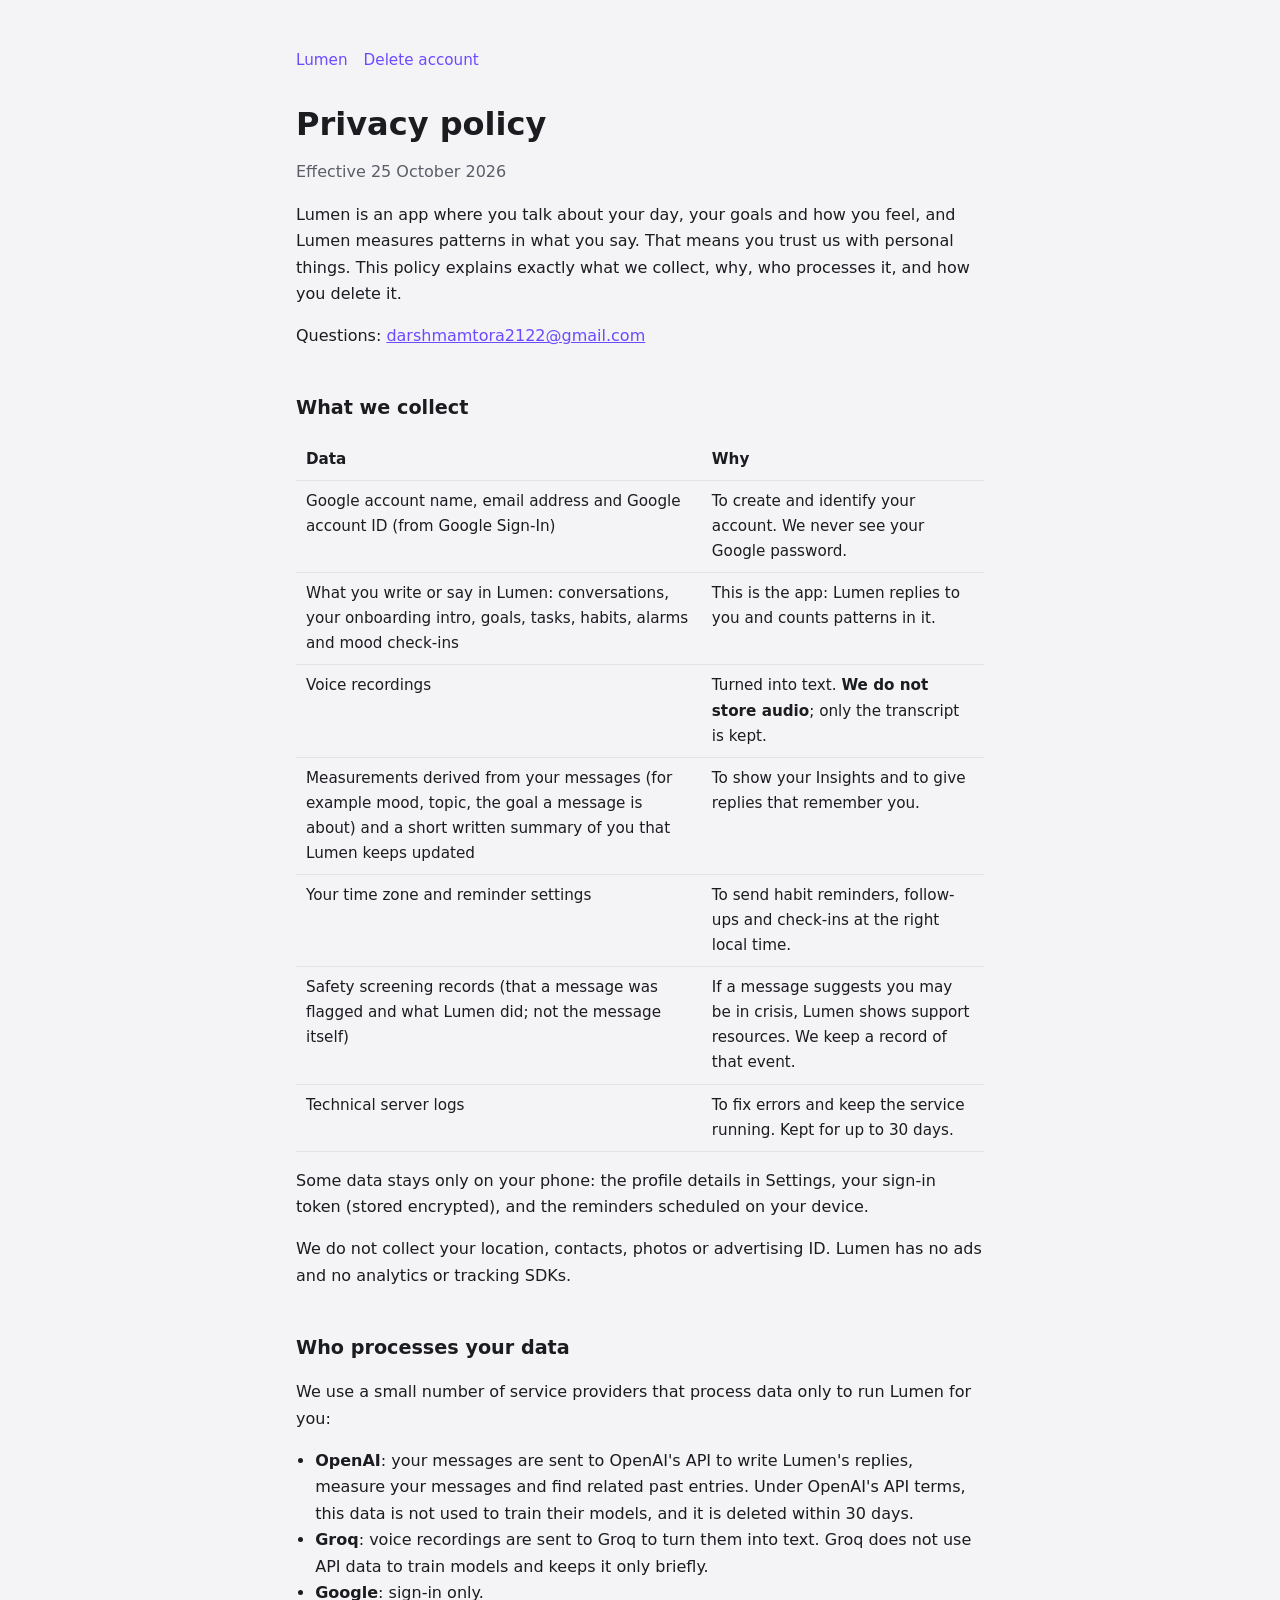
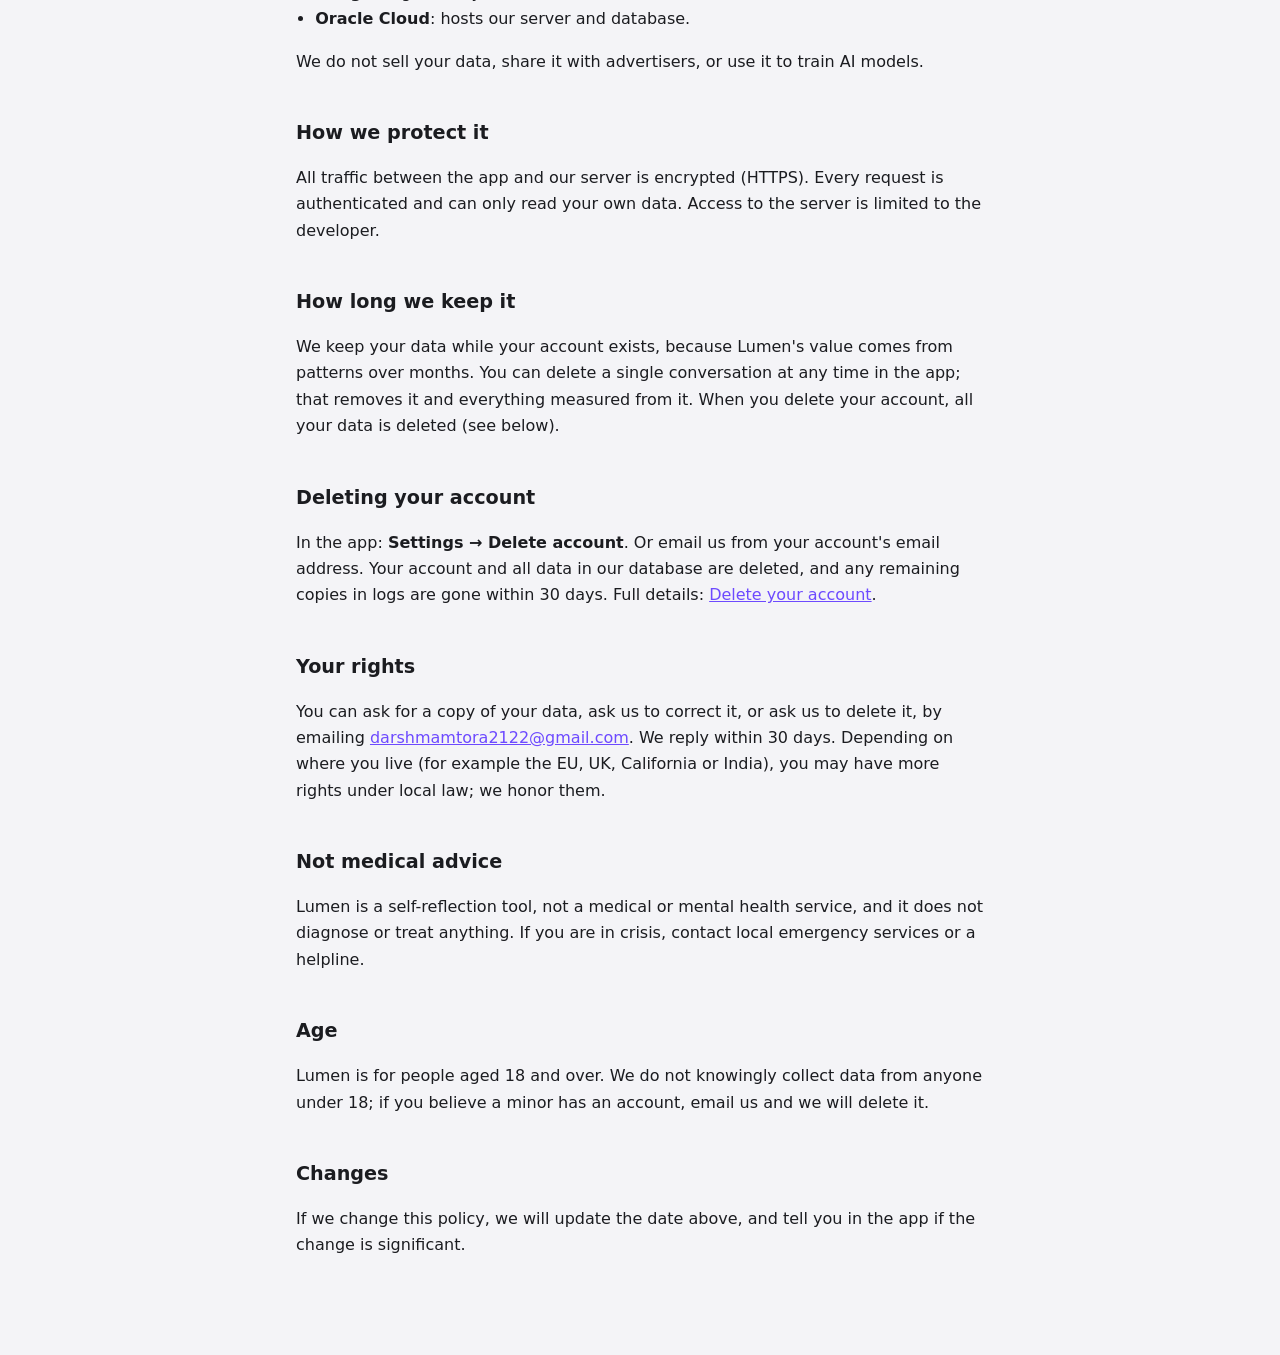
==== privacy.html @ d09008cc "Add privacy policy and account deletion pages" ====
<!doctype html>
<html lang="en">
<head>
  <meta charset="utf-8">
  <meta name="viewport" content="width=device-width, initial-scale=1">
  <title>Lumen Privacy Policy</title>
  <link rel="stylesheet" href="style.css">
</head>
<body>
<main>
  <nav><a href="index.html">Lumen</a><a href="delete-account.html">Delete account</a></nav>
  <h1>Privacy policy</h1>
  <p class="muted">Effective 25 October 2026</p>

  <p>Lumen is an app where you talk about your day, your goals and how you feel, and Lumen measures patterns in
  what you say. That means you trust us with personal things. This policy explains exactly what we collect, why,
  who processes it, and how you delete it.</p>

  <p>Questions: <a href="mailto:darshmamtora2122@gmail.com">darshmamtora2122@gmail.com</a></p>

  <h2>What we collect</h2>
  <table>
    <tr><th>Data</th><th>Why</th></tr>
    <tr><td>Google account name, email address and Google account ID (from Google Sign-In)</td>
        <td>To create and identify your account. We never see your Google password.</td></tr>
    <tr><td>What you write or say in Lumen: conversations, your onboarding intro, goals, tasks, habits, alarms and
        mood check-ins</td>
        <td>This is the app: Lumen replies to you and counts patterns in it.</td></tr>
    <tr><td>Voice recordings</td>
        <td>Turned into text. <strong>We do not store audio</strong>; only the transcript is kept.</td></tr>
    <tr><td>Measurements derived from your messages (for example mood, topic, the goal a message is about) and a
        short written summary of you that Lumen keeps updated</td>
        <td>To show your Insights and to give replies that remember you.</td></tr>
    <tr><td>Your time zone and reminder settings</td>
        <td>To send habit reminders, follow-ups and check-ins at the right local time.</td></tr>
    <tr><td>Safety screening records (that a message was flagged and what Lumen did; not the message itself)</td>
        <td>If a message suggests you may be in crisis, Lumen shows support resources. We keep a record of that
        event.</td></tr>
    <tr><td>Technical server logs</td>
        <td>To fix errors and keep the service running. Kept for up to 30 days.</td></tr>
  </table>
  <p>Some data stays only on your phone: the profile details in Settings, your sign-in token (stored encrypted),
  and the reminders scheduled on your device.</p>
  <p>We do not collect your location, contacts, photos or advertising ID. Lumen has no ads and no analytics or
  tracking SDKs.</p>

  <h2>Who processes your data</h2>
  <p>We use a small number of service providers that process data only to run Lumen for you:</p>
  <ul>
    <li><strong>OpenAI</strong>: your messages are sent to OpenAI's API to write Lumen's replies, measure your
      messages and find related past entries. Under OpenAI's API terms, this data is not used to train their
      models, and it is deleted within 30 days.</li>
    <li><strong>Groq</strong>: voice recordings are sent to Groq to turn them into text. Groq does not use API
      data to train models and keeps it only briefly.</li>
    <li><strong>Google</strong>: sign-in only.</li>
    <li><strong>Oracle Cloud</strong>: hosts our server and database.</li>
  </ul>
  <p>We do not sell your data, share it with advertisers, or use it to train AI models.</p>

  <h2>How we protect it</h2>
  <p>All traffic between the app and our server is encrypted (HTTPS). Every request is authenticated and can only
  read your own data. Access to the server is limited to the developer.</p>

  <h2>How long we keep it</h2>
  <p>We keep your data while your account exists, because Lumen's value comes from patterns over months. You can
  delete a single conversation at any time in the app; that removes it and everything measured from it. When you
  delete your account, all your data is deleted (see below).</p>

  <h2>Deleting your account</h2>
  <p>In the app: <strong>Settings → Delete account</strong>. Or email us from your account's email address. Your
  account and all data in our database are deleted, and any remaining copies in logs are gone within 30 days.
  Full details: <a href="delete-account.html">Delete your account</a>.</p>

  <h2>Your rights</h2>
  <p>You can ask for a copy of your data, ask us to correct it, or ask us to delete it, by emailing
  <a href="mailto:darshmamtora2122@gmail.com">darshmamtora2122@gmail.com</a>. We reply within 30 days. Depending
  on where you live (for example the EU, UK, California or India), you may have more rights under local law;
  we honor them.</p>

  <h2>Not medical advice</h2>
  <p>Lumen is a self-reflection tool, not a medical or mental health service, and it does not diagnose or treat
  anything. If you are in crisis, contact local emergency services or a helpline.</p>

  <h2>Age</h2>
  <p>Lumen is for people aged 18 and over. We do not knowingly collect data from anyone under 18; if you believe a
  minor has an account, email us and we will delete it.</p>

  <h2>Changes</h2>
  <p>If we change this policy, we will update the date above, and tell you in the app if the change is
  significant.</p>
</main>
</body>
</html>
---- style.css ----
:root {
  --bg: #f4f4f7;
  --fg: #1b1c20;
  --muted: #5b5e68;
  --accent: #6d4aff;
  --card: #ffffff;
  --line: #e2e2e8;
}
@media (prefers-color-scheme: dark) {
  :root {
    --bg: #121316;
    --fg: #e8e8ec;
    --muted: #a0a3ad;
    --accent: #a993ff;
    --card: #1b1c21;
    --line: #2b2d33;
  }
}
* { box-sizing: border-box; }
body {
  margin: 0;
  background: var(--bg);
  color: var(--fg);
  font: 16px/1.65 Inter, system-ui, -apple-system, "Segoe UI", Roboto, sans-serif;
}
main { max-width: 720px; margin: 0 auto; padding: 48px 16px 80px; }
h1 { font-size: 2rem; line-height: 1.2; margin: 0 0 4px; }
h2 { font-size: 1.2rem; margin: 2.2em 0 0.4em; }
p, li { color: var(--fg); }
.muted { color: var(--muted); }
a { color: var(--accent); }
ul { padding-left: 1.2em; }
table { width: 100%; border-collapse: collapse; margin: 1em 0; font-size: 0.95rem; }
th, td { text-align: left; vertical-align: top; padding: 8px 10px; border-bottom: 1px solid var(--line); }
.card { background: var(--card); border: 1px solid var(--line); border-radius: 14px; padding: 18px 20px; margin: 1.2em 0; }
nav { margin-bottom: 32px; font-size: 0.95rem; }
nav a { margin-right: 16px; text-decoration: none; }
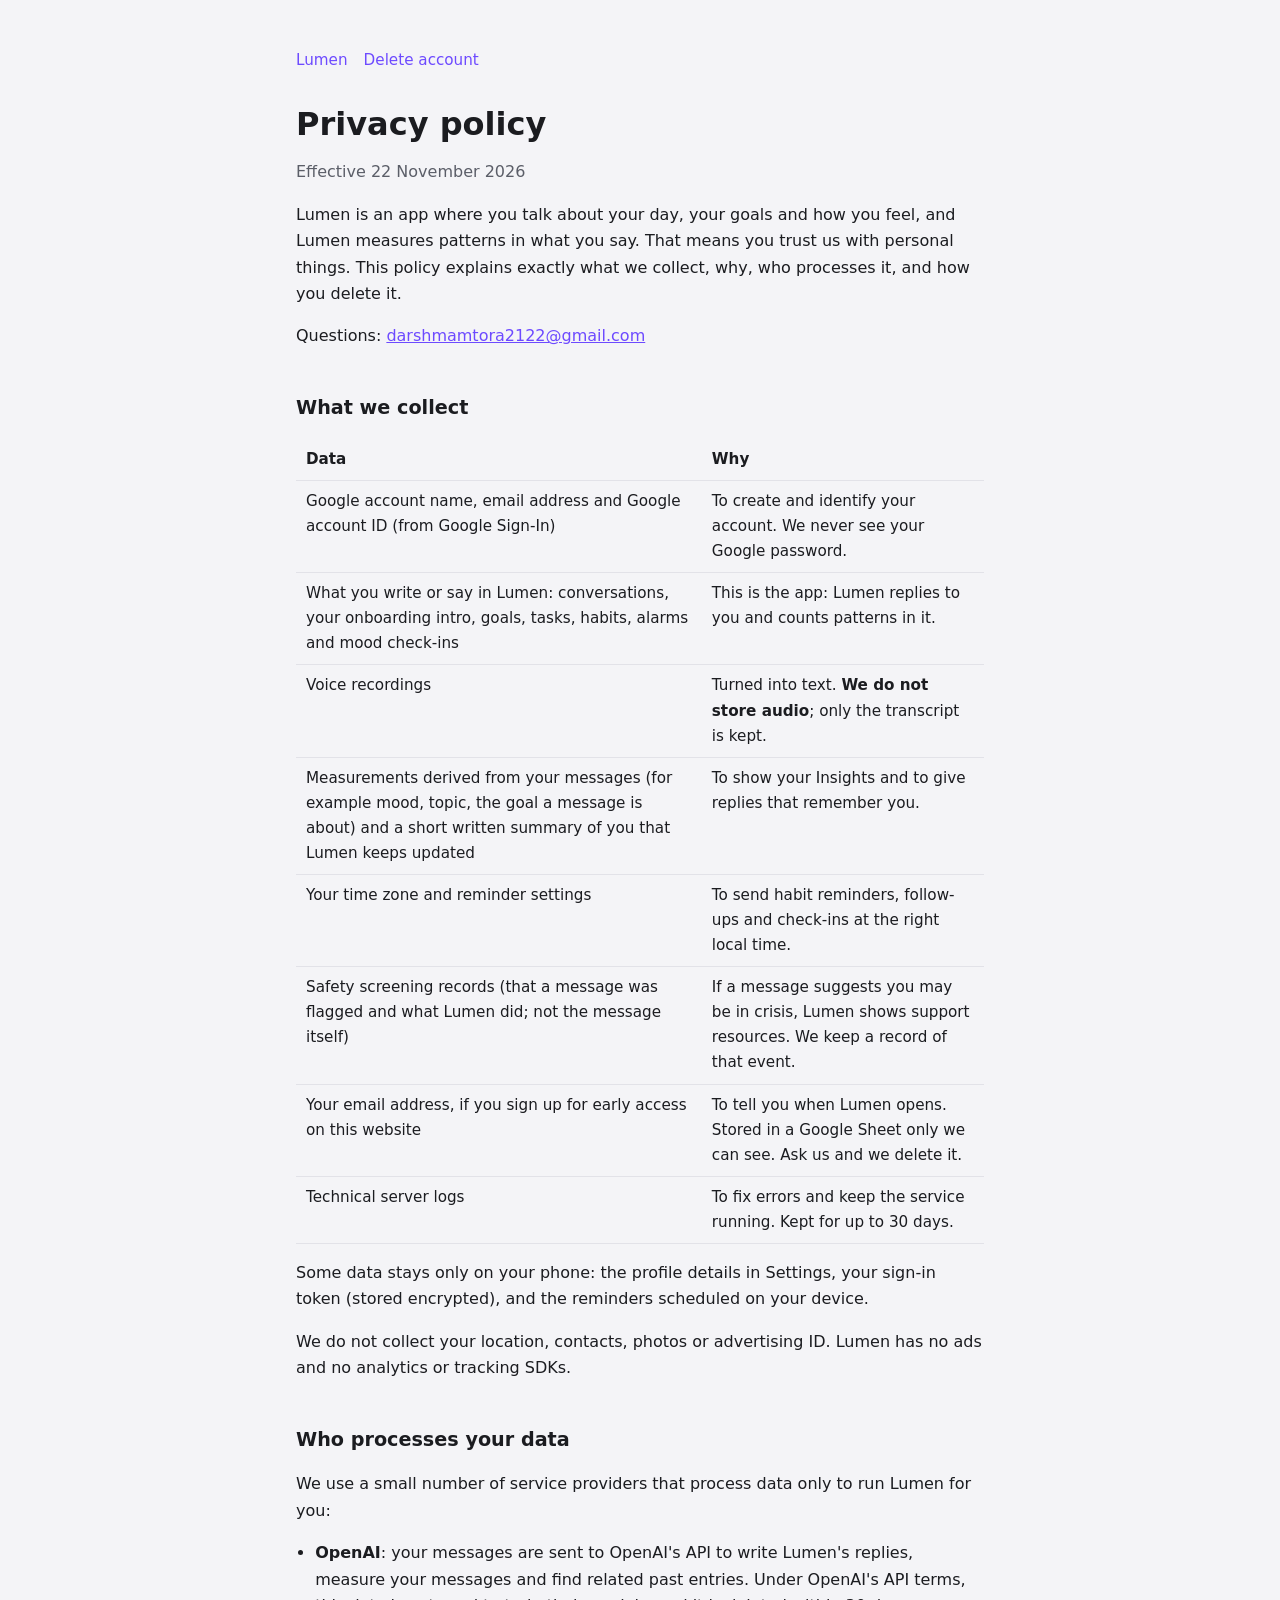
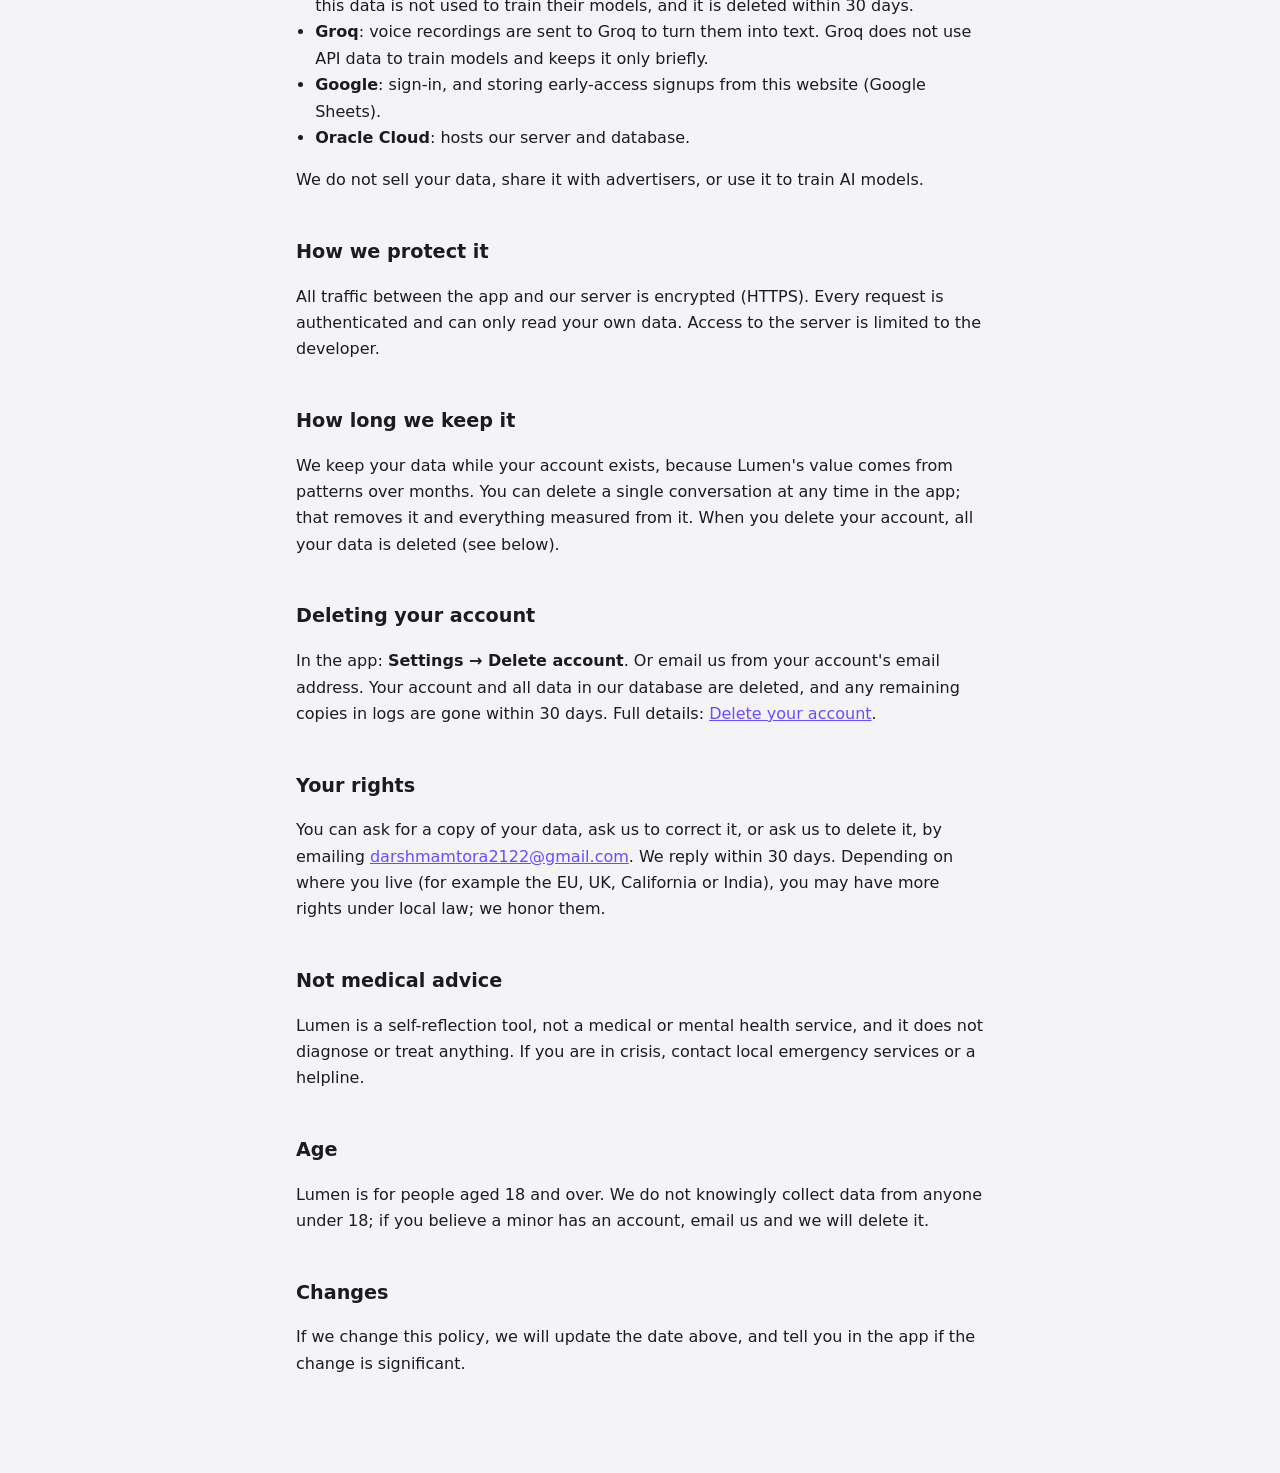
==== commit 4423995d: "Send early-access signups to a Google Sheet Forms post (form-encoded, no preflight) to the Apps Scri" ====
--- a/privacy.html
+++ b/privacy.html
@@ -10,7 +10,7 @@
 <main>
   <nav><a href="index.html">Lumen</a><a href="delete-account.html">Delete account</a></nav>
   <h1>Privacy policy</h1>
-  <p class="muted">Effective 25 October 2026</p>
+  <p class="muted">Effective 22 November 2026</p>
 
   <p>Lumen is an app where you talk about your day, your goals and how you feel, and Lumen measures patterns in
   what you say. That means you trust us with personal things. This policy explains exactly what we collect, why,
@@ -36,6 +36,8 @@
     <tr><td>Safety screening records (that a message was flagged and what Lumen did; not the message itself)</td>
         <td>If a message suggests you may be in crisis, Lumen shows support resources. We keep a record of that
         event.</td></tr>
+    <tr id="signup"><td>Your email address, if you sign up for early access on this website</td>
+        <td>To tell you when Lumen opens. Stored in a Google Sheet only we can see. Ask us and we delete it.</td></tr>
     <tr><td>Technical server logs</td>
         <td>To fix errors and keep the service running. Kept for up to 30 days.</td></tr>
   </table>
@@ -52,7 +54,7 @@
       models, and it is deleted within 30 days.</li>
     <li><strong>Groq</strong>: voice recordings are sent to Groq to turn them into text. Groq does not use API
       data to train models and keeps it only briefly.</li>
-    <li><strong>Google</strong>: sign-in only.</li>
+    <li><strong>Google</strong>: sign-in, and storing early-access signups from this website (Google Sheets).</li>
     <li><strong>Oracle Cloud</strong>: hosts our server and database.</li>
   </ul>
   <p>We do not sell your data, share it with advertisers, or use it to train AI models.</p>
